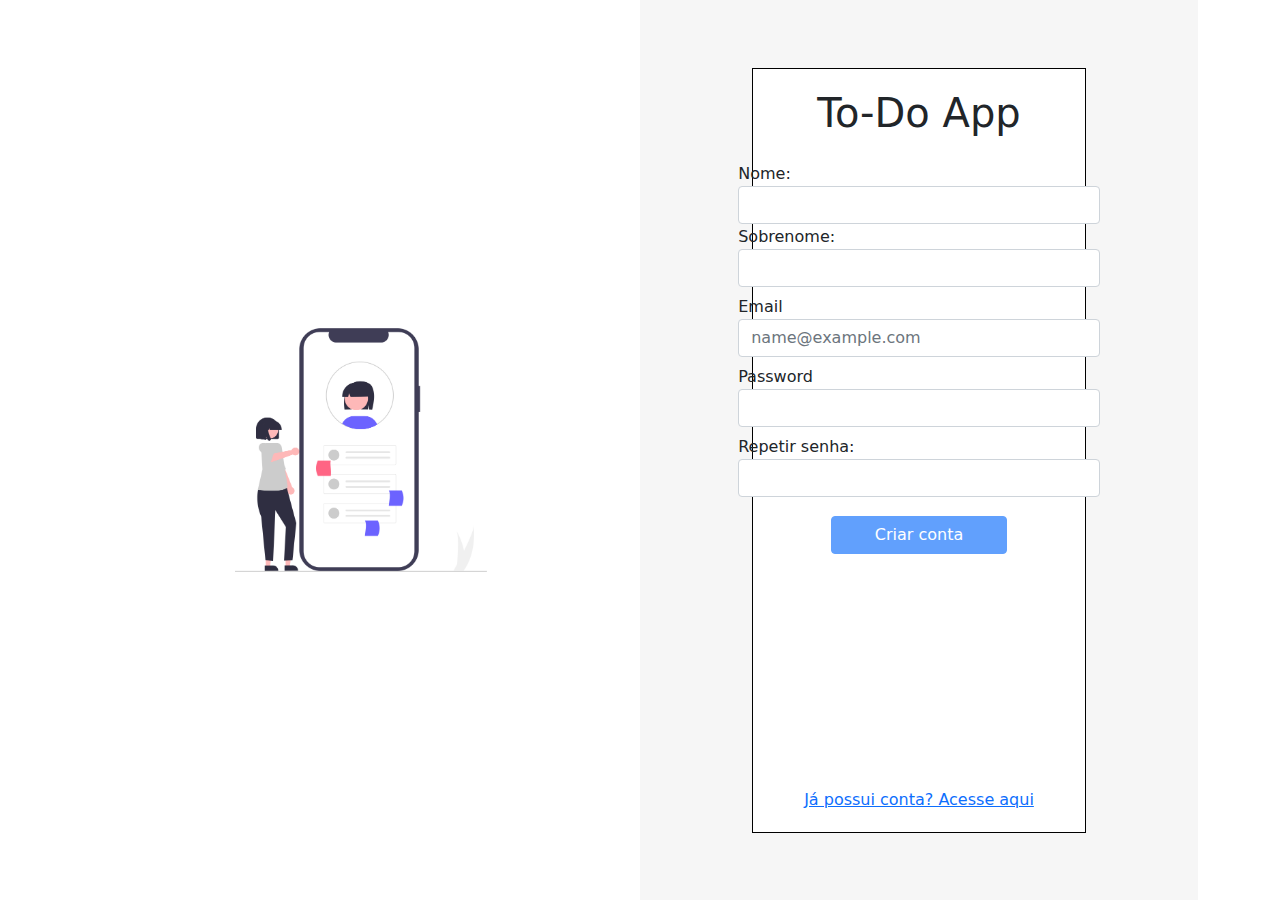
==== signup.html @ 47db3ebf "validação e algumas outras mudanças" ====
<!DOCTYPE html>
<html lang="en">
<head>
    <meta charset="UTF-8">
    <meta http-equiv="X-UA-Compatible" content="IE=edge">
    <meta name="viewport" content="width=device-width, initial-scale=1.0">
    <link rel="stylesheet" href="src/styles/index.css">
    <link rel="stylesheet" href="src/styles/bootstrap.min.css">
    <title>Singup</title>
  </head>
  <body>
    
    
    <div class="container" style="height: 20%;">
      <div style="height:200px;">
        <div class="z-index position-absolute h-20 w-20">
          <div class="alert alert-primary alertEscondido" id="alert">
            <p>
              Usuário criado com sucesso!
            </p>
            <button type="button" class="btn btn-primary" id="botaoAlert">OK</button>

      </div>
    </div>



  
    
    <div class="wrapper">
      <div class="caixaLeft">
        <div class="img">
          <img src="src/img/pessoa-signup.png" alt="foto conceitual, uma mulher usando um celular de tamanho real">
        </div>
      </div>
      
      <div class="caixaRight">
          <div class="caixaForm">

              <form>
                  <div class="form-header">
                    <h1>To-Do App</h1>
                  </div>
                    <fieldset>
                        <div class="mb-3">
                            <label for= "inputNomeCadastro" class="col-form-label"> Nome: </label>
                            <input type="text" id="inputNomeCadastro" class="form-control" >
                        </div>
              
                        <div class="mb-3">
                            <label for="inputSobrenomeCadastro" class= col-form-label"> Sobrenome: </label>
                            <input type="text" id="inputSobrenomeCadastro" class="form-control" >
                        </div>
              
                        <div class="mb-3">
                            <label for="inputEmailCadastro" class="col-form-label">Email</label>
                            <input type="email" class="form-control" id="inputEmailCadastro" placeholder="name@example.com">
                        </div>
              
                        <div class="mb-3">
                            <label for="inputSenhaCadastro" class="col-form-label">Password</label>
                            <input type="password" class="form-control" id="inputSenhaCadastro">
                        </div>
                        
                        <div class="mb-3">
                          <label for="inputRepetirSenhaCadastro" class="col-form-label">Repetir senha:</label>
                            <input type="password" class="form-control" id="inputRepetirSenhaCadastro">
                        </div>
                    </fieldset>
                    <div class="btn-lg d-grid col-11 mx-auto ">
                      <button type="submit" class="btn btn-primary" id="botaoCriarContaCadastro" disabled>Criar conta</button>  
                    </div>
                  </form>
                <div class="linkFooter">
                  <a href="index.html">Já possui conta? Acesse aqui</a>
                </div>
              </div>
            </div>
            
    </div>



      <script src="src/js/signup.js" defer></script>
      <script src="src/js/bootstrap.min.js"></script>
</body>
</html>
---- src/styles/index.css ----
/* Imports */
@import url(./_global.css);

/* Zerando css padrão dp browser */
*{
    margin: 0;
    padding: 0;
    box-sizing: border-box;
}


/* Estilização corpo (body) do site */
.wrapper{
    height: 100vh;
    background-color: var(--fundobody);
    display: flex;
}

/* Estilização caixa da esquerda */
.caixaLeft{
    background-color: var(--fundoCaixas);
    width: 50%;
    display: flex;
    justify-content: center;
    align-items: center;
}

.caixaLeft .img{
    width: 60%;
}

.caixaLeft .img img{
    width: 100%;
}

/* Estilização caixa da direita */
.caixaRight{
    width: 50%;
    display: flex;
    justify-content: center;
    align-items: center;
}

.caixaRight .caixaForm{
    background-color: var(--fundoCaixas);
    width: 60%;
    height: 85%;
    padding: 20px;
    display: flex;
    justify-content: space-between;
    align-items: center;
    flex-direction: column;
    border: 1px solid black;
}

/* Estilização fomulários */
.caixaRight .caixaForm form{
    display: flex;
    flex-direction: column;
    align-items: center;
    gap: 10px;
    height: 100%;
}

.caixaRight .caixaForm form .formHeader{
    text-align: center;
}

.caixaRight .caixaForm form fieldset{
    width: 160%;
}

/* Estilização específica para o formulário de login */
#fieldset{
    height: 60%;
    display: flex;
    flex-direction: column;
    justify-content: center;
    gap: 20px;
}

.caixaRight .caixaForm form fieldset .mb-3{
    margin-bottom: 1px!important;
}

.caixaRight .caixaForm form fieldset .mb-3 .col-form-label{
    padding-bottom: 0;
}

.caixaRight .caixaForm form fieldset div .form-control{
    width: 100%;
}

.caixaRight .caixaForm form fieldset div .form-control .linkFooter{
    text-align: center;
}

/* Estilização do alert de criação de usuário */


.alert{
    display: flex;
    justify-content: space-between;
    align-items: center;
    gap: 10px;
    font-weight: bold;
}

.modal.fade {
    z-index: 1 !important;
}

.alert p{
    margin: 0;
}

.alertEscondido{
    display: none;
    justify-content: center;
    
}
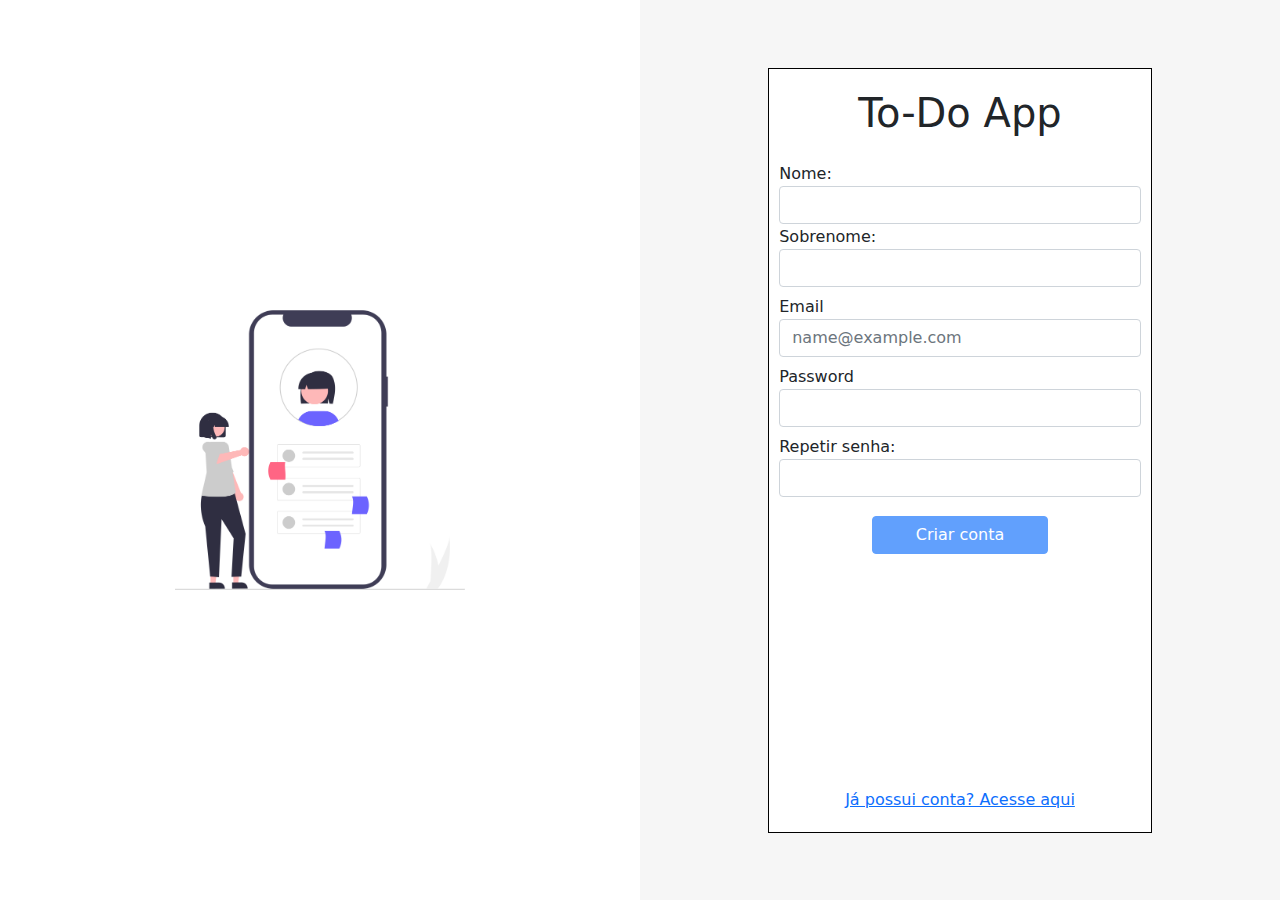
==== commit 6abb9353: "ajustando alterações realizadas pelo Vinicius e correção de pequenos bug's" ====
--- a/signup.html
+++ b/signup.html
@@ -11,22 +11,18 @@
   <body>
     
     
-    <div class="container" style="height: 20%;">
-      <div style="height:200px;">
-        <div class="z-index position-absolute h-20 w-20">
+    <!-- Alert (escondido) de criação bem sucedida de um novo usuário  -->
           <div class="alert alert-primary alertEscondido" id="alert">
             <p>
               Usuário criado com sucesso!
             </p>
             <button type="button" class="btn btn-primary" id="botaoAlert">OK</button>
-
-      </div>
-    </div>
+         </div>
 
 
 
   
-    
+    <!-- Page com itens constantes -->
     <div class="wrapper">
       <div class="caixaLeft">
         <div class="img">
@@ -38,7 +34,7 @@
           <div class="caixaForm">
 
               <form>
-                  <div class="form-header">
+                <div class="form-header">
                     <h1>To-Do App</h1>
                   </div>
                     <fieldset>
@@ -74,8 +70,8 @@
                 <div class="linkFooter">
                   <a href="index.html">Já possui conta? Acesse aqui</a>
                 </div>
-              </div>
             </div>
+      </div>
             
     </div>
 
--- a/src/styles/index.css
+++ b/src/styles/index.css
@@ -1,7 +1,7 @@
 /* Imports */
 @import url(./_global.css);
 
-/* Zerando css padrão dp browser */
+/* 1. Zerando css padrão dp browser */
 *{
     margin: 0;
     padding: 0;
@@ -9,14 +9,14 @@
 }
 
 
-/* Estilização corpo (body) do site */
+/* 2. Estilização corpo (body) do site */
 .wrapper{
     height: 100vh;
     background-color: var(--fundobody);
     display: flex;
 }
 
-/* Estilização caixa da esquerda */
+/* 2.1 Estilização caixa da esquerda */
 .caixaLeft{
     background-color: var(--fundoCaixas);
     width: 50%;
@@ -33,7 +33,7 @@
     width: 100%;
 }
 
-/* Estilização caixa da direita */
+/* 2.2 Estilização caixa da direita */
 .caixaRight{
     width: 50%;
     display: flex;
@@ -53,7 +53,7 @@
     border: 1px solid black;
 }
 
-/* Estilização fomulários */
+/* 3. Estilização fomulários */
 .caixaRight .caixaForm form{
     display: flex;
     flex-direction: column;
@@ -70,7 +70,7 @@
     width: 160%;
 }
 
-/* Estilização específica para o formulário de login */
+/* 3.1 Estilização específica para o formulário de login */
 #fieldset{
     height: 60%;
     display: flex;
@@ -95,28 +95,27 @@
     text-align: center;
 }
 
-/* Estilização do alert de criação de usuário */
+/* 4. Estilização do alert de criação de usuário */
 
 
-.alert{
+body .alert{
+    position: absolute;
     display: flex;
     justify-content: space-between;
     align-items: center;
     gap: 10px;
     font-weight: bold;
+    margin: 38px 14%;
+    align-self: center;
 }
 
-.modal.fade {
-    z-index: 1 !important;
-}
 
 .alert p{
     margin: 0;
 }
 
-.alertEscondido{
+/* 4.1 Escondendo o alert  */
+body .alertEscondido{
     display: none;
-    justify-content: center;
-    
 }
 
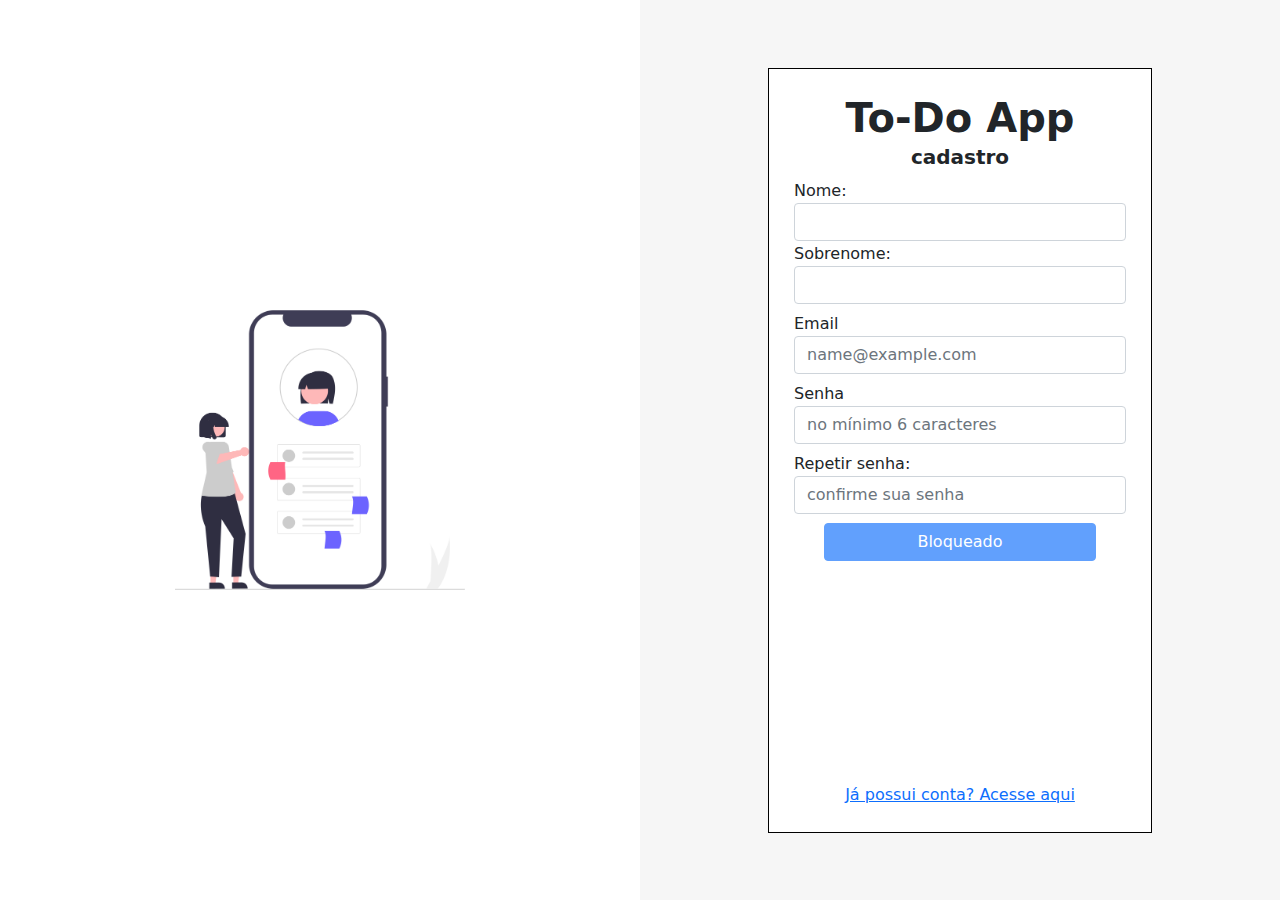
==== commit 81db7282: "término da estilização dos alerts de validação de cadastro" ====
--- a/signup.html
+++ b/signup.html
@@ -12,11 +12,20 @@
     
     
     <!-- Alert (escondido) de criação bem sucedida de um novo usuário  -->
-          <div class="alert alert-primary alertEscondido" id="alert">
+          <div class="alert alert-primary alertSucessoEscondido" id="divAlertSucess">
             <p>
-              Usuário criado com sucesso!
+              Usuário cadastrado com sucesso!
             </p>
-            <button type="button" class="btn btn-primary" id="botaoAlert">OK</button>
+            <button type="button" class="btn btn-primary" id="botaoAlertSucess">OK</button>
+         </div>
+
+          <div class="alert alert-danger alertErroEscondido" id="divAlertError">
+            <p>
+              Usuário não cadastrado!
+              <br>
+              Verifique os dados e tente novamente!
+            </p>
+            <button type="button" class="btn btn-danger" id="botaoAlertError">OK</button>
          </div>
 
 
@@ -34,9 +43,10 @@
           <div class="caixaForm">
 
               <form>
-                <div class="form-header">
-                    <h1>To-Do App</h1>
-                  </div>
+                    <div class="form-header">
+                        <h1>To-Do App</h1>
+                        <p>cadastro</p>
+                    </div>
                     <fieldset>
                         <div class="mb-3">
                             <label for= "inputNomeCadastro" class="col-form-label"> Nome: </label>
@@ -54,17 +64,17 @@
                         </div>
               
                         <div class="mb-3">
-                            <label for="inputSenhaCadastro" class="col-form-label">Password</label>
-                            <input type="password" class="form-control" id="inputSenhaCadastro">
+                            <label for="inputSenhaCadastro" class="col-form-label">Senha</label>
+                            <input type="password" class="form-control" id="inputSenhaCadastro" placeholder="no mínimo 6 caracteres">
                         </div>
                         
                         <div class="mb-3">
                           <label for="inputRepetirSenhaCadastro" class="col-form-label">Repetir senha:</label>
-                            <input type="password" class="form-control" id="inputRepetirSenhaCadastro">
+                            <input type="password" class="form-control" id="inputRepetirSenhaCadastro" placeholder="confirme sua senha">
                         </div>
                     </fieldset>
                     <div class="btn-lg d-grid col-11 mx-auto ">
-                      <button type="submit" class="btn btn-primary" id="botaoCriarContaCadastro" disabled>Criar conta</button>  
+                      <button type="submit" class="btn btn-primary" id="botaoCriarContaCadastro" disabled>Bloqueado</button>  
                     </div>
                   </form>
                 <div class="linkFooter">
--- a/src/styles/index.css
+++ b/src/styles/index.css
@@ -8,6 +8,9 @@
     box-sizing: border-box;
 }
 
+body{
+    /* position: relative; */
+}
 
 /* 2. Estilização corpo (body) do site */
 .wrapper{
@@ -45,7 +48,7 @@
     background-color: var(--fundoCaixas);
     width: 60%;
     height: 85%;
-    padding: 20px;
+    padding: 25px;
     display: flex;
     justify-content: space-between;
     align-items: center;
@@ -58,16 +61,28 @@
     display: flex;
     flex-direction: column;
     align-items: center;
-    gap: 10px;
     height: 100%;
+    width: 100%;
 }
 
-.caixaRight .caixaForm form .formHeader{
+.caixaRight .caixaForm form .form-header{
     text-align: center;
 }
 
+.caixaRight .caixaForm form .form-header h1{
+    font-size: 30pt;
+    font-weight: 600;
+    margin: 0;
+}
+
+.caixaRight .caixaForm form .form-header p{
+    margin: 0;
+    font-size: 15pt;
+    font-weight: 600;
+}
+
 .caixaRight .caixaForm form fieldset{
-    width: 160%;
+    width: 100%;
 }
 
 /* 3.1 Estilização específica para o formulário de login */
@@ -99,14 +114,19 @@
 
 
 body .alert{
+    width: 380px;
+    height: 100px;
+    padding: 10px;
     position: absolute;
+    left: 35%;
+    top: 10px;
     display: flex;
     justify-content: space-between;
     align-items: center;
     gap: 10px;
     font-weight: bold;
-    margin: 38px 14%;
     align-self: center;
+    text-align: center;
 }
 
 
@@ -114,8 +134,11 @@
     margin: 0;
 }
 
-/* 4.1 Escondendo o alert  */
-body .alertEscondido{
+/* 4.1 Escondendo os alerts  */
+body .alertSucessoEscondido{
     display: none;
 }
 
+body .alertErroEscondido{
+    display: none;
+}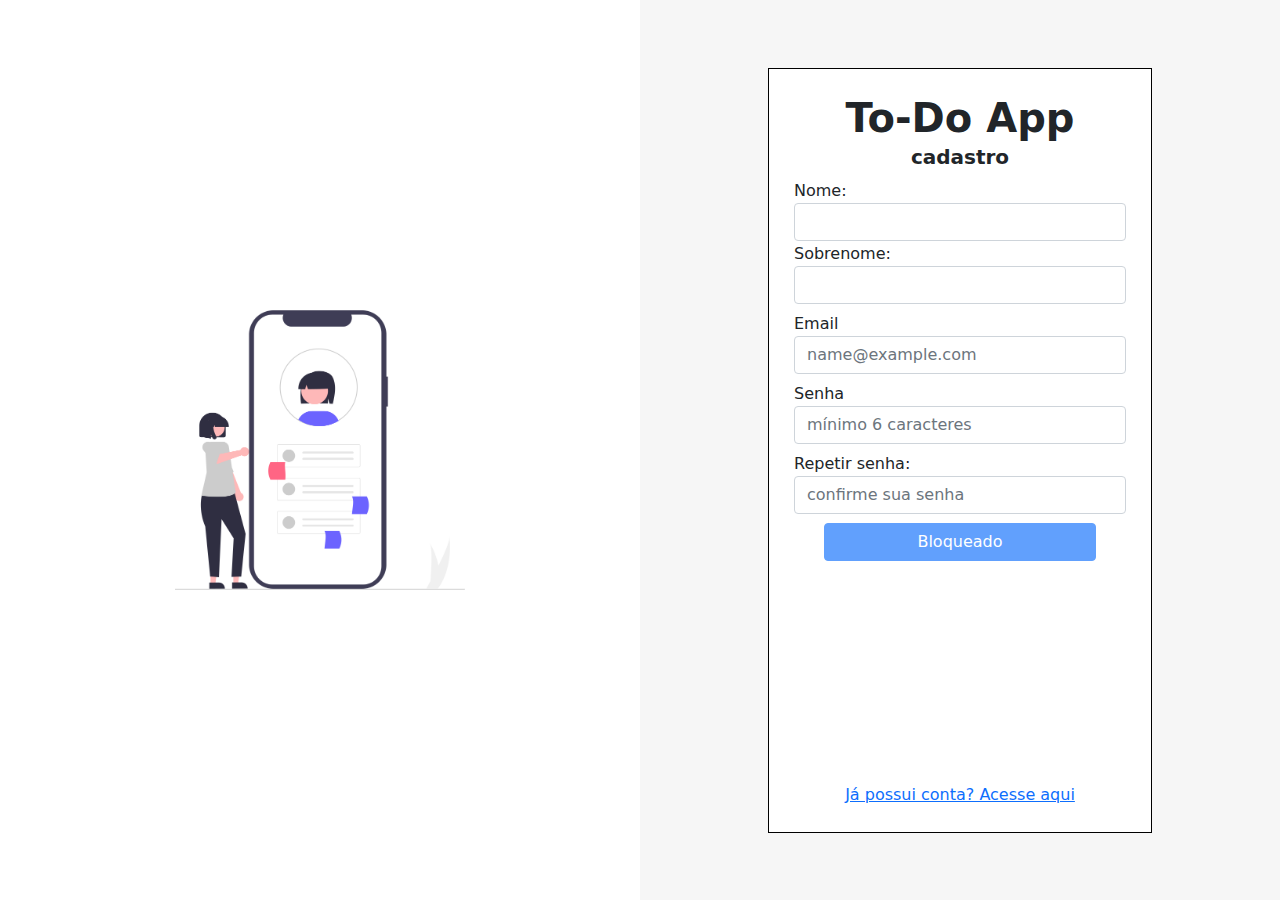
==== commit 96e78289: "adição da validação no login e correção na lógica da validação de cadastro" ====
--- a/signup.html
+++ b/signup.html
@@ -65,7 +65,7 @@
               
                         <div class="mb-3">
                             <label for="inputSenhaCadastro" class="col-form-label">Senha</label>
-                            <input type="password" class="form-control" id="inputSenhaCadastro" placeholder="no mínimo 6 caracteres">
+                            <input type="password" class="form-control" id="inputSenhaCadastro" placeholder="mínimo 6 caracteres">
                         </div>
                         
                         <div class="mb-3">
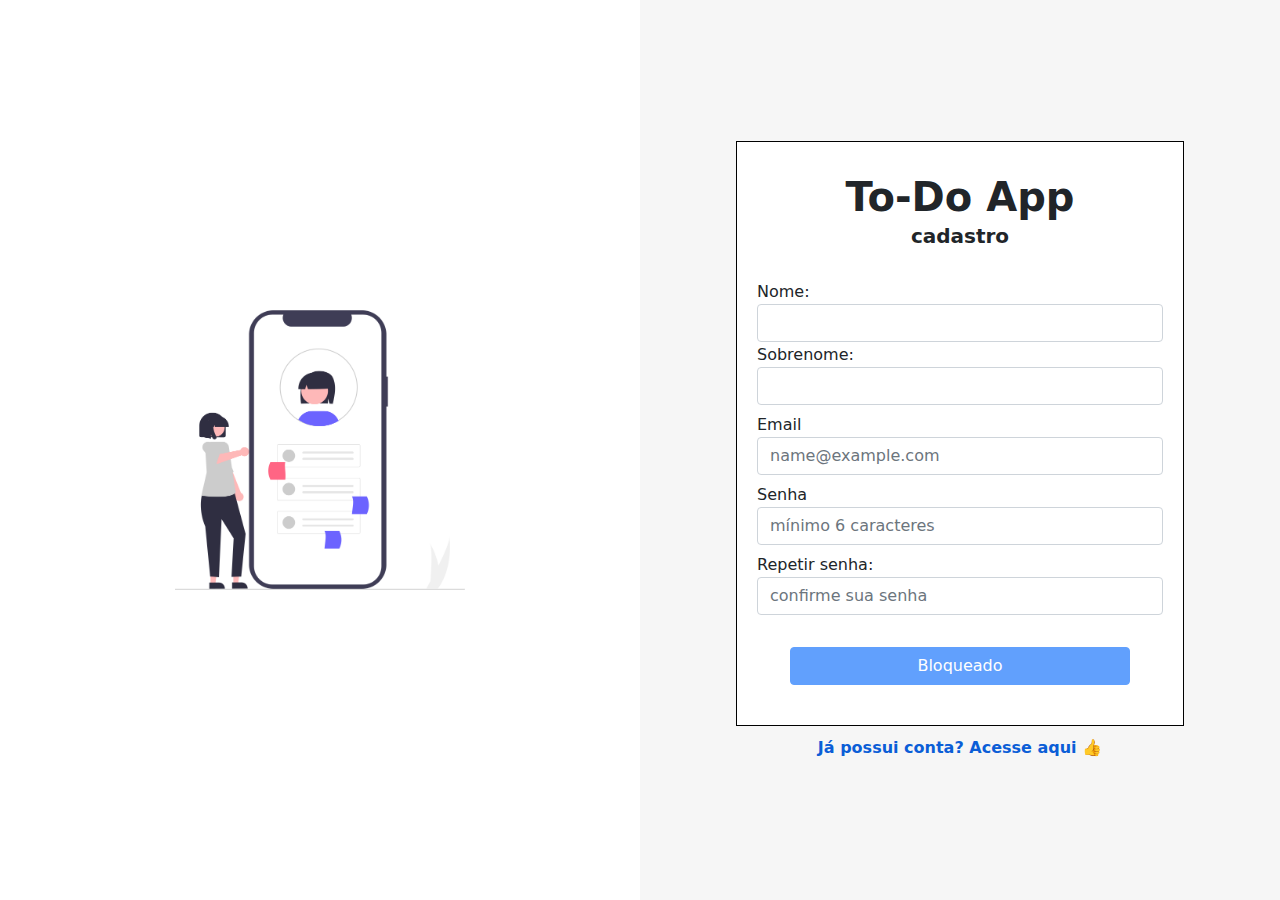
==== commit 2f93bcc7: "começando responsividade do projeto" ====
--- a/signup.html
+++ b/signup.html
@@ -5,7 +5,10 @@
     <meta http-equiv="X-UA-Compatible" content="IE=edge">
     <meta name="viewport" content="width=device-width, initial-scale=1.0">
     <link rel="stylesheet" href="src/styles/index.css">
+    <link rel="stylesheet" href="src/styles/_global.css">
     <link rel="stylesheet" href="src/styles/bootstrap.min.css">
+    <link rel="shortcut icon" href="src/img/favicon.png" type="image/x-icon">
+
     <title>Singup</title>
   </head>
   <body>
@@ -13,19 +16,19 @@
     
     <!-- Alert (escondido) de criação bem sucedida de um novo usuário  -->
           <div class="alert alert-primary alertSucessoEscondido" id="divAlertSucess">
-            <p>
-              Usuário cadastrado com sucesso!
-            </p>
-            <button type="button" class="btn btn-primary" id="botaoAlertSucess">OK</button>
+              <p>
+                Usuário cadastrado com sucesso!
+              </p>
+              <button type="button" class="btn btn-primary" id="botaoAlertSucess">OK</button>
          </div>
 
           <div class="alert alert-danger alertErroEscondido" id="divAlertError">
-            <p>
-              Usuário não cadastrado!
-              <br>
-              Verifique os dados e tente novamente!
-            </p>
-            <button type="button" class="btn btn-danger" id="botaoAlertError">OK</button>
+              <p>
+                Usuário não cadastrado!
+                <br>
+                Verifique os dados e tente novamente!
+              </p>
+              <button type="button" class="btn btn-danger" id="botaoAlertError">OK</button>
          </div>
 
 
@@ -77,10 +80,11 @@
                       <button type="submit" class="btn btn-primary" id="botaoCriarContaCadastro" disabled>Bloqueado</button>  
                     </div>
                   </form>
+                </div>
+
                 <div class="linkFooter">
-                  <a href="index.html">Já possui conta? Acesse aqui</a>
+                  <a href="index.html">Já possui conta? Acesse aqui &#x1F44D </a>
                 </div>
-            </div>
       </div>
             
     </div>
--- a/src/styles/index.css
+++ b/src/styles/index.css
@@ -42,13 +42,15 @@
     display: flex;
     justify-content: center;
     align-items: center;
+    flex-direction: column;
+    gap: 10px;
 }
 
 .caixaRight .caixaForm{
     background-color: var(--fundoCaixas);
-    width: 60%;
-    height: 85%;
-    padding: 25px;
+    width: 70%;
+    height: 65%;
+    padding: 20px;
     display: flex;
     justify-content: space-between;
     align-items: center;
@@ -61,6 +63,7 @@
     display: flex;
     flex-direction: column;
     align-items: center;
+    justify-content: space-around;
     height: 100%;
     width: 100%;
 }
@@ -83,6 +86,9 @@
 
 .caixaRight .caixaForm form fieldset{
     width: 100%;
+    display: flex;
+    flex-direction: column;
+    justify-content: space-around;
 }
 
 /* 3.1 Estilização específica para o formulário de login */
@@ -106,8 +112,15 @@
     width: 100%;
 }
 
-.caixaRight .caixaForm form fieldset div .form-control .linkFooter{
+.wrapper .linkFooter{
     text-align: center;
+    text-decoration: none;
+}
+
+.wrapper .linkFooter a{
+    text-decoration: none;
+    font-weight: 700;
+    color: var(--links)    
 }
 
 /* 4. Estilização do alert de criação de usuário */
--- a/src/styles/_global.css
+++ b/src/styles/_global.css
@@ -0,0 +1,50 @@
+:root {
+    --fundobody: #f6f6f6;
+    --fundoCaixas: #ffffff;
+    --botaoEnable: #7898ff;
+    --botaoDesable: #747474;
+    --links: #0b5ed7;
+}
+
+/* Responsividade page login e cadastro */
+@media (max-width: 575.98px) {
+    .wrapper{
+        justify-content: center;
+        align-items: center;
+    }
+
+    .caixaLeft{
+        display: none;
+    }
+    
+    .caixaRight{
+        width: 100%;
+        height: 100%;
+    }
+
+    .linkFooter{
+        text-align: center;
+    }
+}
+
+@media (max-width: 767.98px) {
+    .wrapper{
+        flex-direction: column;
+    }
+
+    .caixaLeft{
+        width: 100vw;
+    }
+
+    .caixaLeft .img {
+        width: 30%;
+    }
+
+    .caixaRight{
+        width: 100vw;
+        height: 77%;
+    }
+
+    .caixaRight .caixaForm form {
+    }
+}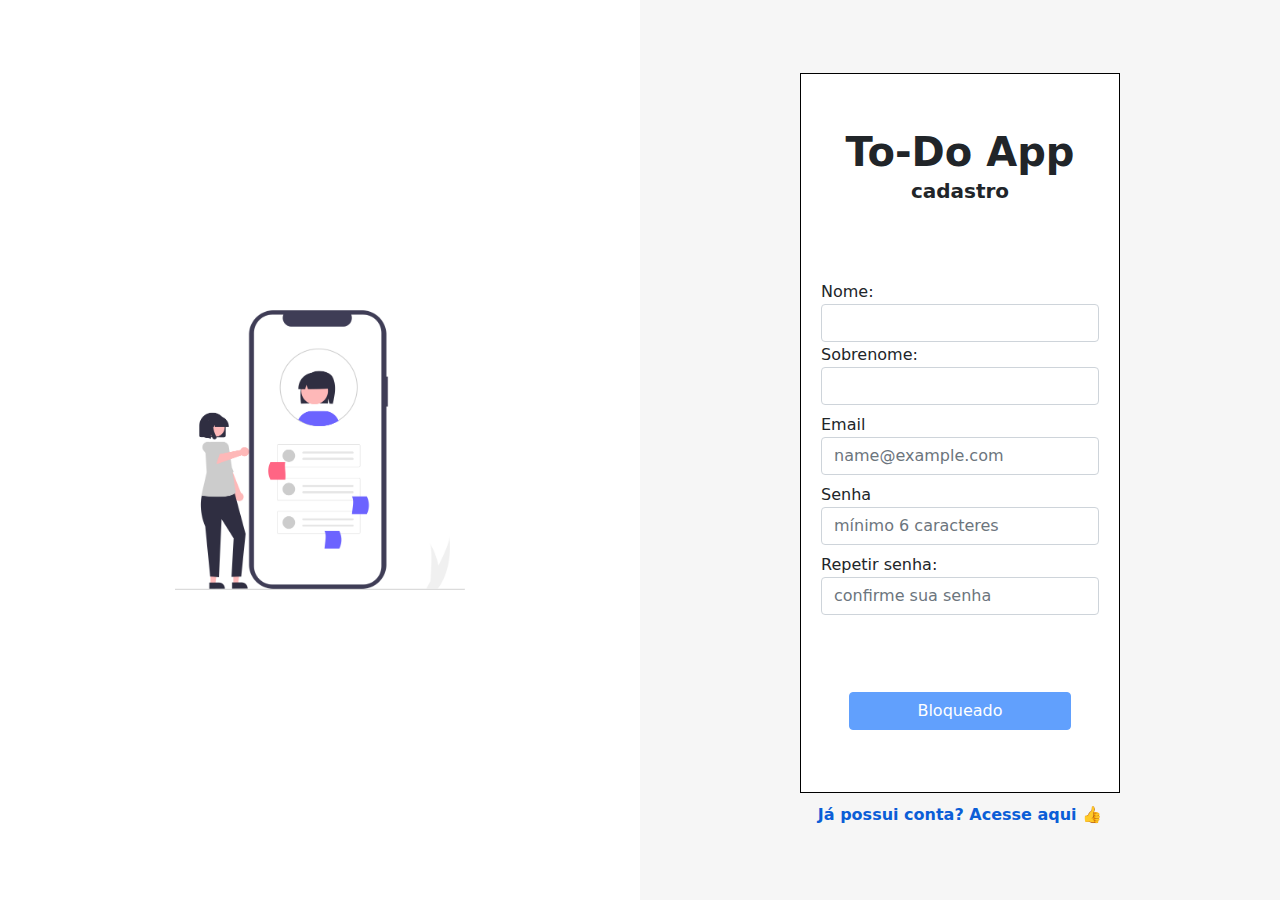
==== commit 4f2fdc5b: "continuidade das alterações de responsividade e melhorias de layout" ====
--- a/signup.html
+++ b/signup.html
@@ -5,7 +5,7 @@
     <meta http-equiv="X-UA-Compatible" content="IE=edge">
     <meta name="viewport" content="width=device-width, initial-scale=1.0">
     <link rel="stylesheet" href="src/styles/index.css">
-    <link rel="stylesheet" href="src/styles/_global.css">
+    <link rel="stylesheet" href="src/styles/global.css">
     <link rel="stylesheet" href="src/styles/bootstrap.min.css">
     <link rel="shortcut icon" href="src/img/favicon.png" type="image/x-icon">
 
--- a/src/styles/index.css
+++ b/src/styles/index.css
@@ -48,8 +48,8 @@
 
 .caixaRight .caixaForm{
     background-color: var(--fundoCaixas);
-    width: 70%;
-    height: 65%;
+    width: 50%;
+    height: 80%;
     padding: 20px;
     display: flex;
     justify-content: space-between;
--- a/src/styles/global.css
+++ b/src/styles/global.css
@@ -0,0 +1,87 @@
+:root {
+    --fundobody: #f6f6f6;
+    --fundoCaixas: #ffffff;
+    --botaoEnable: #7898ff;
+    --botaoDesable: #747474;
+    --links: #0b5ed7;
+}
+
+/* Responsividade page login e cadastro */
+@media (max-width: 900px) {
+    .caixaLeft{
+        width: 40%;
+    }
+    .caixaRight{
+        width: 60%;
+    }
+    .caixaRight .caixaForm{
+        width: 75%;
+    }
+}
+@media (max-width: 768px) {
+    .wrapper{
+        flex-direction: column;
+        gap: 20px;
+    }
+
+    .caixaLeft{
+        width: 100vw;
+    }
+
+    .caixaLeft .img {
+        width: 20%;
+    }
+
+    .caixaRight{
+        width: 100vw;
+        height: 77%;
+    }
+
+    .caixaRight .caixaForm{
+        width: 45%;
+        height: 100%;
+    }
+}
+
+@media (max-width: 576px) {
+    .wrapper{
+        justify-content: center;
+        align-items: center;
+    }
+
+    .caixaLeft{
+        display: none;
+    }
+    
+    .caixaRight{
+        width: 100%;
+        height: 100%;
+    }
+
+    .caixaRight .caixaForm{
+        width: 60%;
+        height: 80%;
+    }
+
+    .linkFooter{
+        text-align: center;
+    }
+
+    .wrapperCard .card {
+        width: 95vw;
+    }
+
+    .wrapperBody .box{
+        flex-direction: column;
+        gap: 20px;    
+    }
+
+    .wrapperBody .box .navbar-brand{
+        padding: 0;
+    }
+
+    .wrapperCard .card .arrumaData {
+        flex-direction: column;
+        font-size: smaller;
+    }
+}